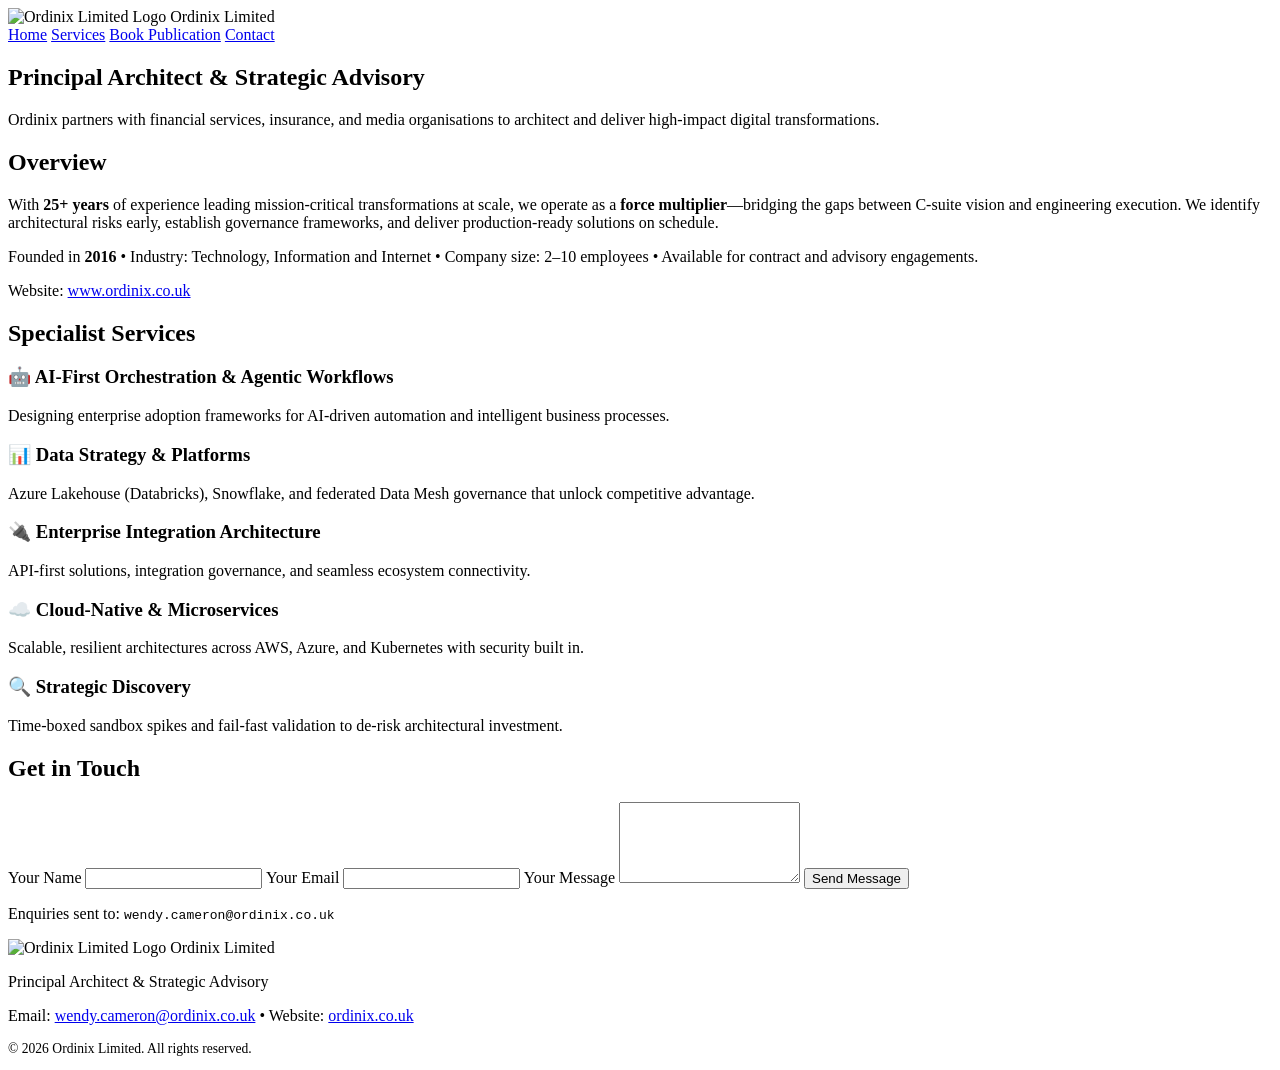
==== index.html @ 88274c38 "Add initial HTML structure for Ordinix website" ====
<!DOCTYPE html>
<html lang="en">
<head>
  <meta charset="UTF-8" />
  <meta name="viewport" content="width=device-width, initial-scale=1.0" />
  <title>Ordinix Limited | Principal Architect & Strategic Advisory</title>
  <link rel="stylesheet" href="css/styles.css" />
</head>
<body>
  <header>
    <div class="container nav-inner">
      <div class="logo-wrap">
        <img src="assets/ordinix-light-on-dark-transparent.png" alt="Ordinix Limited Logo" class="logo-img" />
        <span class="logo-text">Ordinix Limited</span>
      </div>
      <nav>
        <a href="index.html" class="active">Home</a>
        <a href="index.html#services">Services</a>
        <a href="book.html">Book Publication</a>
        <a href="index.html#contact">Contact</a>
      </nav>
    </div>
  </header>

  <main>
    <section class="hero">
      <div class="container">
        <h1>Principal Architect & Strategic Advisory</h1>
        <p>Ordinix partners with financial services, insurance, and media organisations to architect and deliver high-impact digital transformations.</p>
      </div>
    </section>

    <section id="overview">
      <div class="container">
        <h2>Overview</h2>
        <p>With <strong>25+ years</strong> of experience leading mission-critical transformations at scale, we operate as a <strong>force multiplier</strong>—bridging the gaps between C-suite vision and engineering execution. We identify architectural risks early, establish governance frameworks, and deliver production-ready solutions on schedule.</p>
        <p>Founded in <strong>2016</strong> • Industry: Technology, Information and Internet • Company size: 2–10 employees • Available for contract and advisory engagements.</p>
        <p>Website: <a href="https://www.ordinix.co.uk/" target="_blank" rel="noreferrer">www.ordinix.co.uk</a></p>
      </div>
    </section>

    <section id="services">
      <div class="container">
        <h2>Specialist Services</h2>
        <div class="grid">
          <div class="card">
            <h3>🤖 AI-First Orchestration & Agentic Workflows</h3>
            <p>Designing enterprise adoption frameworks for AI-driven automation and intelligent business processes.</p>
          </div>
          <div class="card">
            <h3>📊 Data Strategy & Platforms</h3>
            <p>Azure Lakehouse (Databricks), Snowflake, and federated Data Mesh governance that unlock competitive advantage.</p>
          </div>
          <div class="card">
            <h3>🔌 Enterprise Integration Architecture</h3>
            <p>API-first solutions, integration governance, and seamless ecosystem connectivity.</p>
          </div>
          <div class="card">
            <h3>☁️ Cloud-Native & Microservices</h3>
            <p>Scalable, resilient architectures across AWS, Azure, and Kubernetes with security built in.</p>
          </div>
          <div class="card">
            <h3>🔍 Strategic Discovery</h3>
            <p>Time-boxed sandbox spikes and fail-fast validation to de-risk architectural investment.</p>
          </div>
        </div>
      </div>
    </section>

    <section id="contact">
      <div class="container">
        <h2>Get in Touch</h2>
        <form action="https://formsubmit.co/wendy.cameron@ordinix.co.uk" method="POST">
          <input type="hidden" name="_subject" value="New Ordinix Website Enquiry" />
          <input type="hidden" name="_captcha" value="false" />
          <label for="name">Your Name</label>
          <input type="text" id="name" name="name" required />
          <label for="email">Your Email</label>
          <input type="email" id="email" name="email" required />
          <label for="message">Your Message</label>
          <textarea id="message" name="message" rows="5" required></textarea>
          <button type="submit">Send Message</button>
          <p class="note">Enquiries sent to: <code>wendy.cameron@ordinix.co.uk</code></p>
        </form>
      </div>
    </section>
  </main>

  <footer>
    <div class="container">
      <div class="logo-wrap" style="justify-content:center;margin-bottom:0.5rem;">
        <img src="assets/ordinix-light-on-dark-transparent.png" alt="Ordinix Limited Logo" class="logo-img" />
        <span class="logo-text">Ordinix Limited</span>
      </div>
      <p>Principal Architect & Strategic Advisory</p>
      <p>Email: <a href="mailto:wendy.cameron@ordinix.co.uk">wendy.cameron@ordinix.co.uk</a> • Website: <a href="https://www.ordinix.co.uk/" target="_blank" rel="noreferrer">ordinix.co.uk</a></p>
      <p style="margin-top:0.5rem;font-size:0.85rem;">© 2026 Ordinix Limited. All rights reserved.</p>
    </div>
  </footer>
</body>
</html>
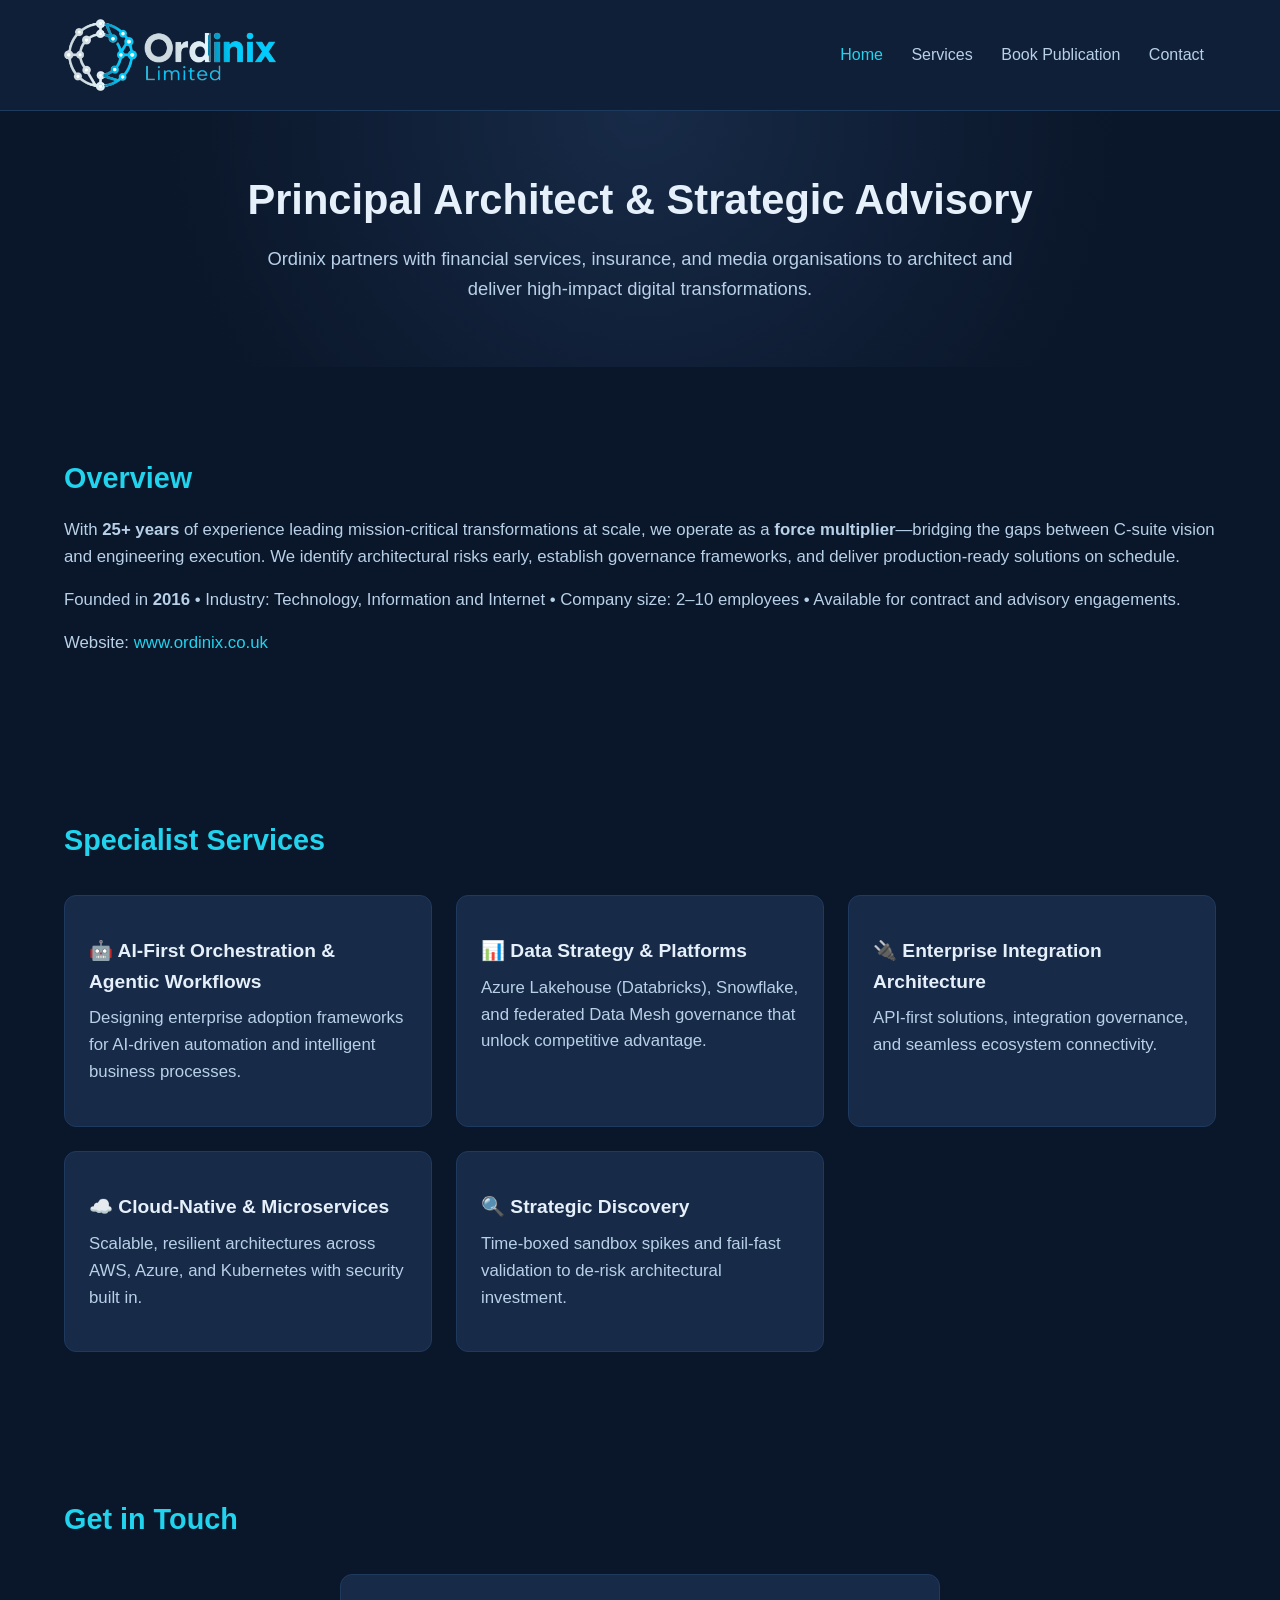
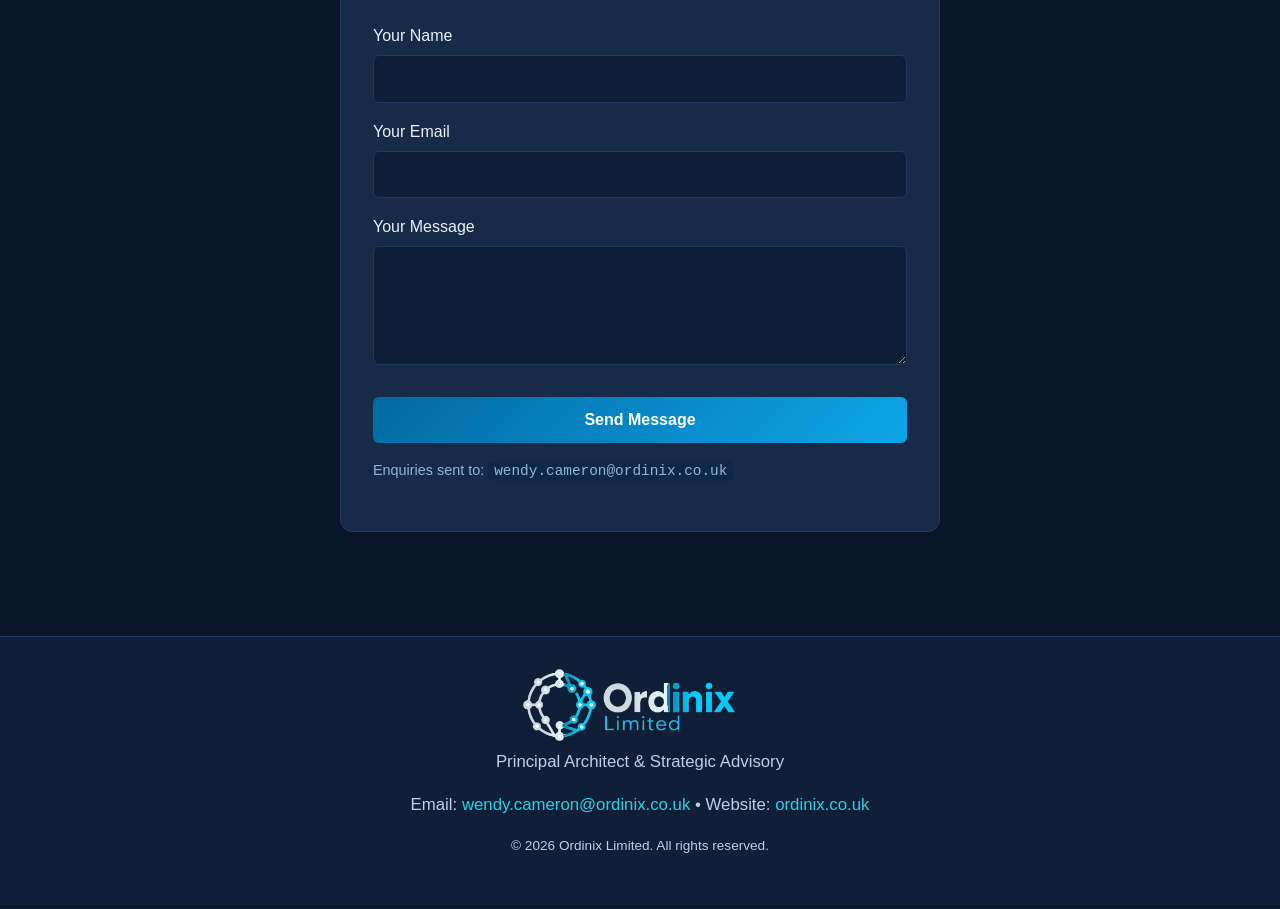
==== commit 79b5cc7b: "Minor changes" ====
--- a/index.html
+++ b/index.html
@@ -11,7 +11,7 @@
     <div class="container nav-inner">
       <div class="logo-wrap">
         <img src="assets/ordinix-light-on-dark-transparent.png" alt="Ordinix Limited Logo" class="logo-img" />
-        <span class="logo-text">Ordinix Limited</span>
+        <span class="logo-text">&nbsp;</span>
       </div>
       <nav>
         <a href="index.html" class="active">Home</a>
@@ -90,7 +90,7 @@
     <div class="container">
       <div class="logo-wrap" style="justify-content:center;margin-bottom:0.5rem;">
         <img src="assets/ordinix-light-on-dark-transparent.png" alt="Ordinix Limited Logo" class="logo-img" />
-        <span class="logo-text">Ordinix Limited</span>
+        <span class="logo-text">&nbsp;</span>
       </div>
       <p>Principal Architect & Strategic Advisory</p>
       <p>Email: <a href="mailto:wendy.cameron@ordinix.co.uk">wendy.cameron@ordinix.co.uk</a> • Website: <a href="https://www.ordinix.co.uk/" target="_blank" rel="noreferrer">ordinix.co.uk</a></p>
--- a/css/styles.css
+++ b/css/styles.css
@@ -0,0 +1,163 @@
+:root {
+  --bg-primary: #0a1629;
+  --bg-secondary: #0f1f38;
+  --bg-card: #172a47;
+  --text-primary: #e6f0fa;
+  --text-secondary: #b8d1e8;
+  --accent-cyan: #22d3ee;
+  --accent-teal: #0ea5e9;
+  --accent-blue: #0369a1;
+  --border: #1e3a5f;
+}
+
+* { margin: 0; padding: 0; box-sizing: border-box; }
+
+body {
+  background: var(--bg-primary);
+  color: var(--text-primary);
+  font-family: 'Segoe UI', Roboto, Oxygen, Ubuntu, Cantarell, sans-serif;
+  line-height: 1.6;
+}
+
+a { color: var(--accent-cyan); text-decoration: none; }
+a:hover { text-decoration: underline; }
+
+.container { max-width: 1200px; margin: 0 auto; padding: 0 1.5rem; }
+
+header {
+  background: var(--bg-secondary);
+  border-bottom: 1px solid var(--border);
+  padding: 1.2rem 0;
+  position: sticky;
+  top: 0;
+  z-index: 100;
+}
+
+.nav-inner {
+  display: flex;
+  align-items: center;
+  justify-content: space-between;
+  flex-wrap: wrap;
+  gap: 1rem;
+}
+
+.logo-wrap { display: flex; align-items: center; gap: 1rem; }
+.logo-img { height: 72px; width: auto; display: block; }
+.logo-text {
+  font-size: 1.5rem; font-weight: 700;
+  background: linear-gradient(135deg, #0c2544, #22d3ee);
+  -webkit-background-clip: text;
+  -webkit-text-fill-color: transparent;
+  background-clip: text;
+}
+
+nav a {
+  margin: 0 0.75rem;
+  color: var(--text-secondary);
+  font-weight: 500;
+}
+nav a:hover, nav a.active { color: var(--accent-cyan); }
+
+section { padding: 3.5rem 0; }
+
+h1 {
+  font-size: 2.6rem;
+  margin-bottom: 1.2rem;
+  line-height: 1.2;
+  text-align: center;
+}
+h1 small { font-size: 1.4rem; color: var(--accent-cyan); }
+h2 { font-size: 1.8rem; margin: 2rem 0 1rem; color: var(--accent-cyan); }
+h3 { font-size: 1.2rem; margin: 1rem 0 0.5rem; color: var(--text-primary); }
+p { margin-bottom: 1rem; color: var(--text-secondary); font-size: 1.05rem; }
+
+.hero {
+  padding: 4rem 0;
+  text-align: center;
+  background: radial-gradient(circle at top, #172a47, transparent 70%);
+}
+.hero p { font-size: 1.15rem; max-width: 800px; margin: 0 auto; }
+
+.grid {
+  display: grid;
+  grid-template-columns: repeat(auto-fit, minmax(280px, 1fr));
+  gap: 1.5rem;
+  margin-top: 2rem;
+}
+
+.card {
+  background: var(--bg-card);
+  border: 1px solid var(--border);
+  border-radius: 12px;
+  padding: 1.5rem;
+  transition: transform 0.3s, border-color 0.3s;
+}
+.card:hover { transform: translateY(-4px); border-color: var(--accent-teal); }
+
+form {
+  background: var(--bg-card);
+  border: 1px solid var(--border);
+  border-radius: 12px;
+  padding: 2rem;
+  max-width: 600px;
+  margin: 2rem auto;
+}
+
+label { display: block; margin: 1rem 0 0.4rem; font-weight: 500; }
+input, textarea {
+  width: 100%;
+  padding: 0.85rem;
+  border: 1px solid var(--border);
+  border-radius: 6px;
+  background: var(--bg-secondary);
+  color: var(--text-primary);
+  font-size: 1rem;
+}
+input:focus, textarea:focus {
+  outline: none;
+  border-color: var(--accent-cyan);
+  box-shadow: 0 0 0 3px rgba(34, 211, 238, 0.15);
+}
+
+button {
+  margin-top: 1.5rem;
+  padding: 0.9rem 2rem;
+  background: linear-gradient(135deg, #0369a1, #0ea5e9);
+  color: white;
+  border: none;
+  border-radius: 6px;
+  font-size: 1rem;
+  font-weight: 600;
+  cursor: pointer;
+  transition: opacity 0.2s;
+  width: 100%;
+}
+button:hover { opacity: 0.9; }
+
+.note { font-size: 0.9rem; color: #8fb8d8; margin-top: 1rem; }
+code { background: #0f2847; padding: 2px 6px; border-radius: 4px; }
+
+.book-cover {
+  max-width: 300px;
+  margin: 2rem auto;
+  display: block;
+  border-radius: 12px;
+  box-shadow: 0 10px 40px rgba(0, 0, 0, 0.5);
+}
+
+footer {
+  background: var(--bg-secondary);
+  border-top: 1px solid var(--border);
+  padding: 2rem 0;
+  margin-top: 1rem;
+  text-align: center;
+  color: var(--text-secondary);
+  font-size: 0.95rem;
+}
+
+@media (max-width: 768px) {
+  h1 { font-size: 1.9rem; }
+  .nav-inner { flex-direction: column; text-align: center; }
+  nav { margin-top: 0.5rem; }
+  nav a { display: inline-block; padding: 0.4rem; margin: 0.1rem; }
+}
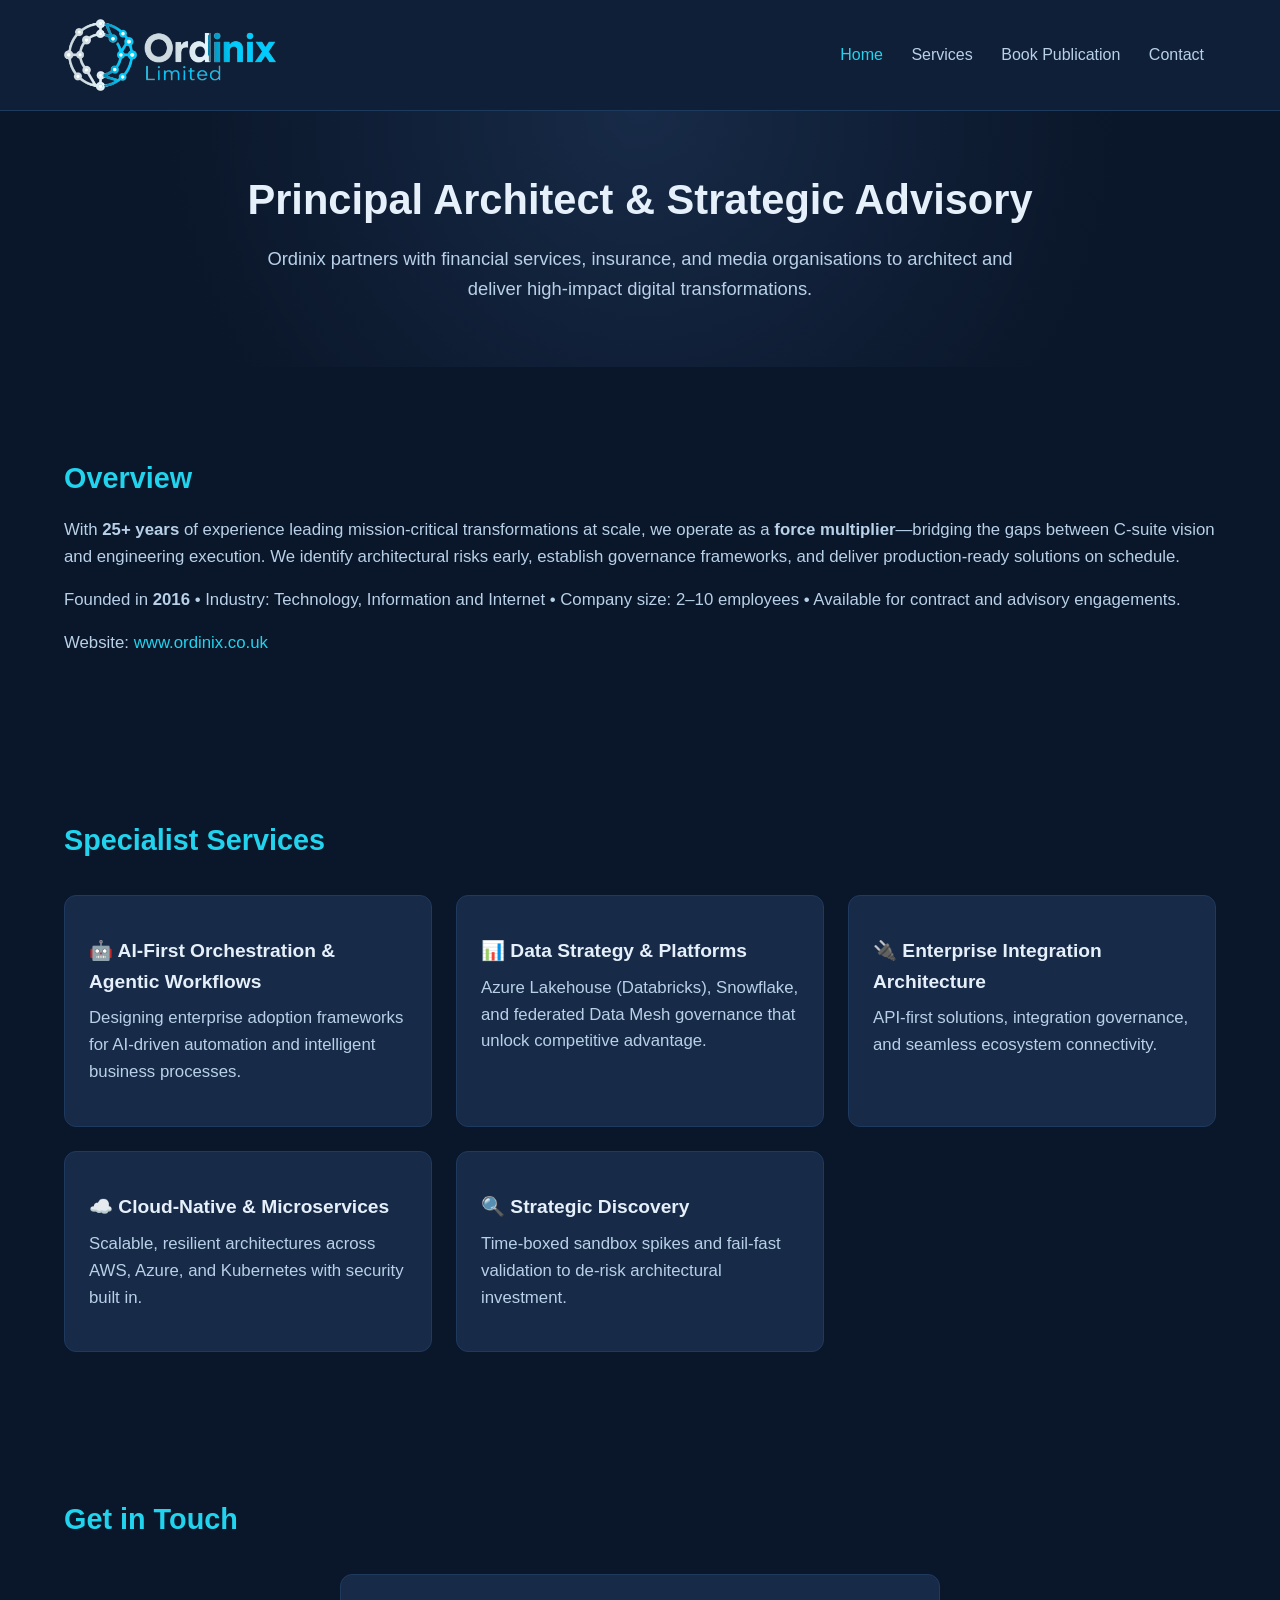
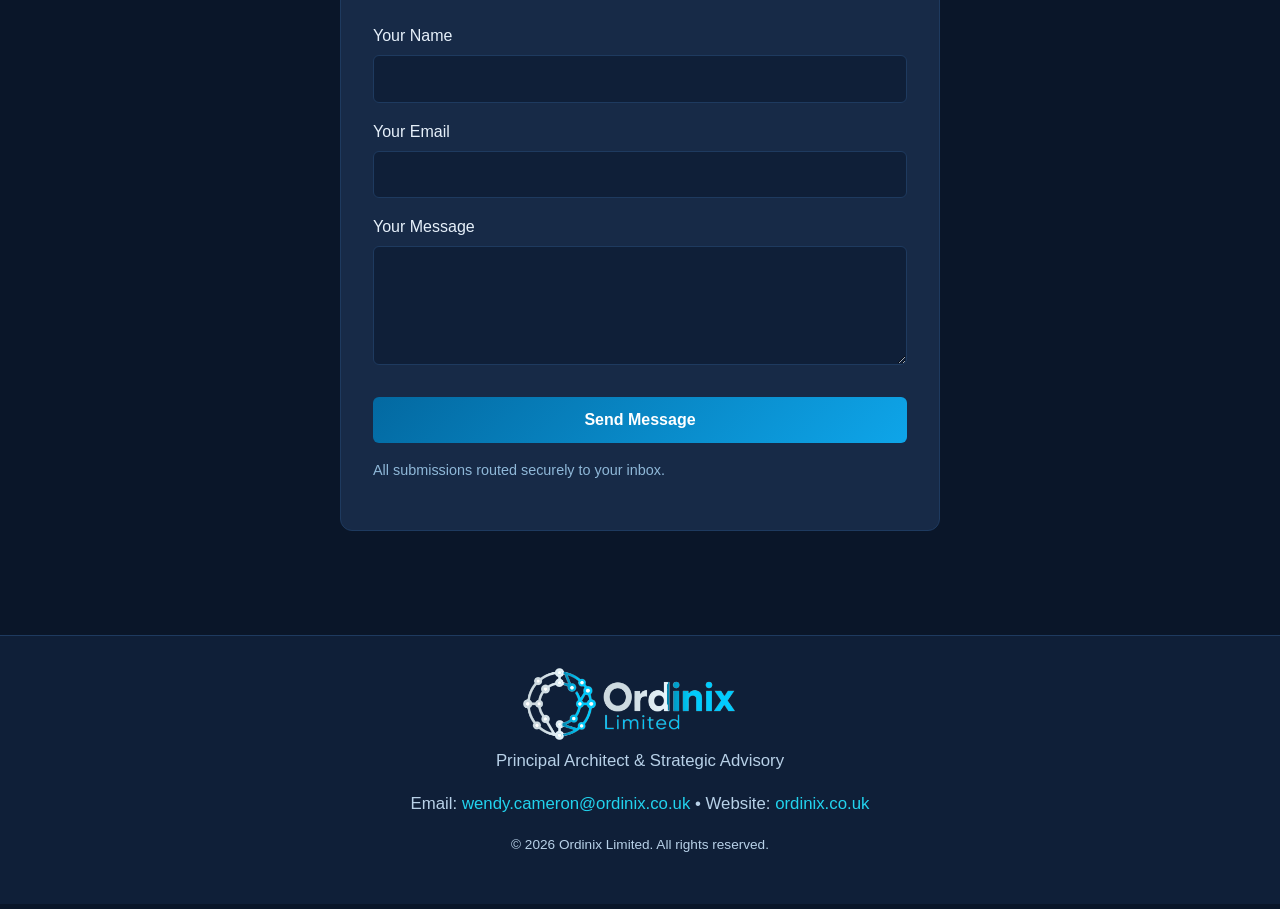
==== commit d788aefb: "form changes" ====
--- a/index.html
+++ b/index.html
@@ -70,7 +70,7 @@
     <section id="contact">
       <div class="container">
         <h2>Get in Touch</h2>
-        <form action="https://formsubmit.co/wendy.cameron@ordinix.co.uk" method="POST">
+        <form action="https://formsubmit.co/a13090fe870fc77a5d19541b128960b5" method="POST">
           <input type="hidden" name="_subject" value="New Ordinix Website Enquiry" />
           <input type="hidden" name="_captcha" value="false" />
           <label for="name">Your Name</label>
@@ -80,7 +80,7 @@
           <label for="message">Your Message</label>
           <textarea id="message" name="message" rows="5" required></textarea>
           <button type="submit">Send Message</button>
-          <p class="note">Enquiries sent to: <code>wendy.cameron@ordinix.co.uk</code></p>
+          <p class="note">All submissions routed securely to your inbox.</p>
         </form>
       </div>
     </section>
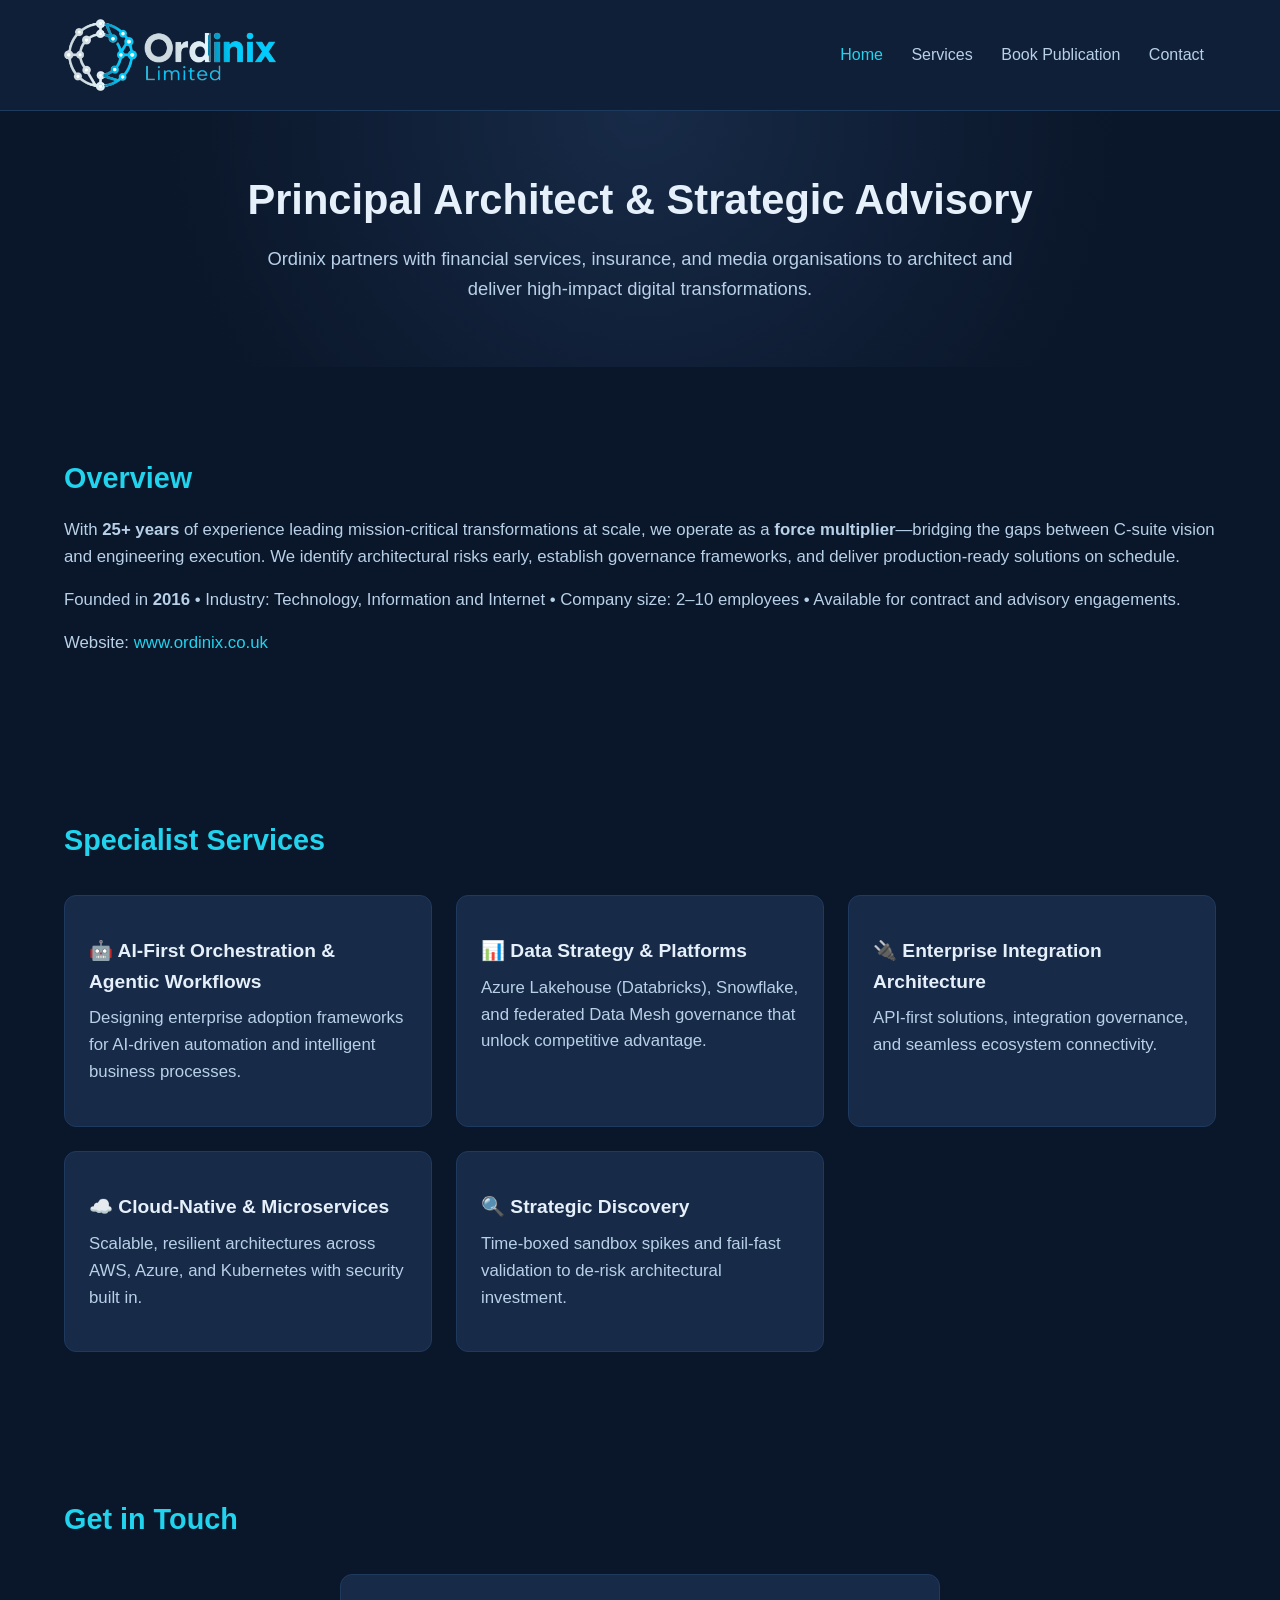
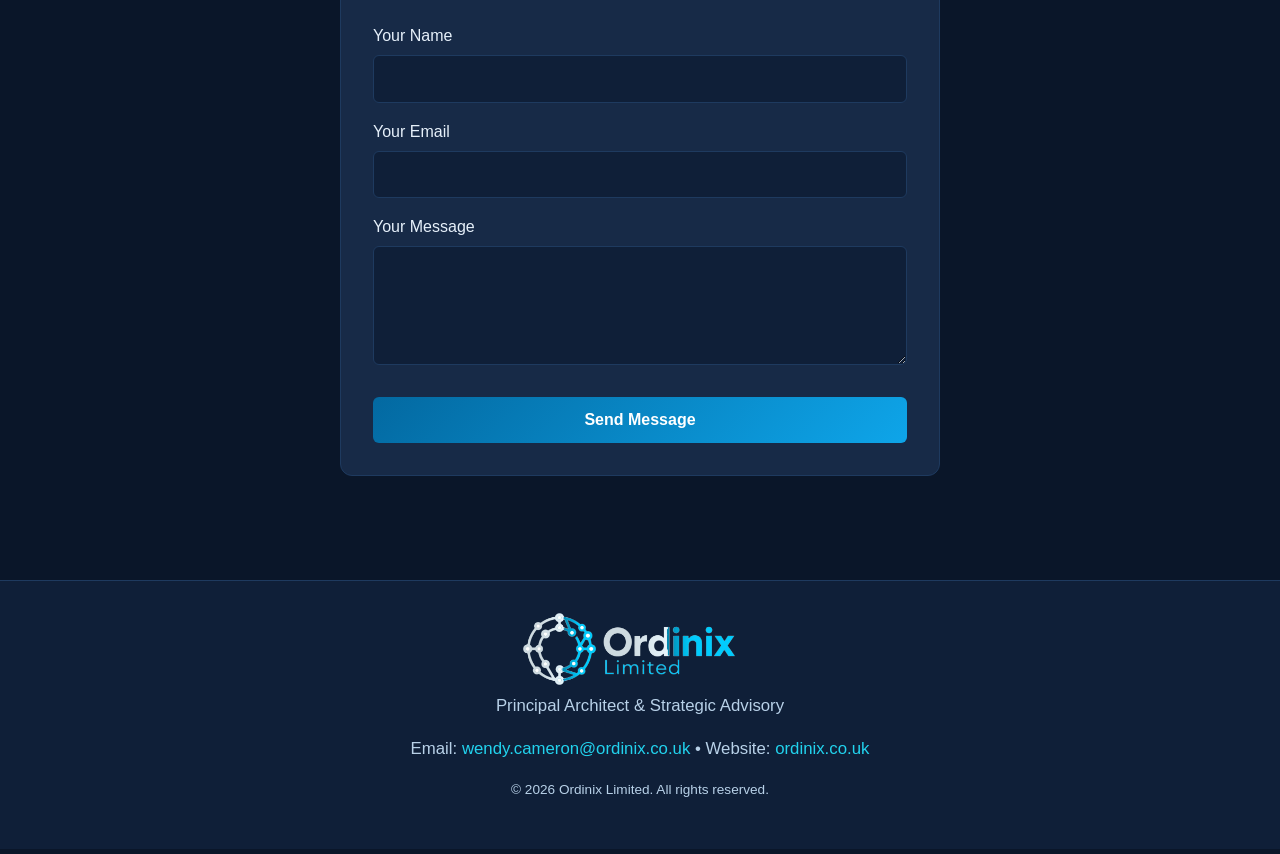
==== commit 286c3a72: "Ajax forms instead Ajax forms instead" ====
--- a/index.html
+++ b/index.html
@@ -70,17 +70,18 @@
     <section id="contact">
       <div class="container">
         <h2>Get in Touch</h2>
-        <form action="https://formsubmit.co/a13090fe870fc77a5d19541b128960b5" method="POST">
+        <form id="contact-form" action="https://formsubmit.co/ajax/a13090fe870fc77a5d19541b128960b5" method="POST">
           <input type="hidden" name="_subject" value="New Ordinix Website Enquiry" />
           <input type="hidden" name="_captcha" value="false" />
+          <input type="hidden" name="_template" value="table" />
           <label for="name">Your Name</label>
           <input type="text" id="name" name="name" required />
           <label for="email">Your Email</label>
           <input type="email" id="email" name="email" required />
           <label for="message">Your Message</label>
           <textarea id="message" name="message" rows="5" required></textarea>
-          <button type="submit">Send Message</button>
-          <p class="note">All submissions routed securely to your inbox.</p>
+          <button type="submit" id="contact-submit">Send Message</button>
+          <div id="contact-form-status" class="form-status"></div>
         </form>
       </div>
     </section>
@@ -97,5 +98,42 @@
       <p style="margin-top:0.5rem;font-size:0.85rem;">© 2026 Ordinix Limited. All rights reserved.</p>
     </div>
   </footer>
+
+  <script>
+    const contactForm = document.getElementById('contact-form');
+    const contactSubmit = document.getElementById('contact-submit');
+    const contactStatus = document.getElementById('contact-form-status');
+
+    contactForm.addEventListener('submit', async function(e) {
+      e.preventDefault();
+      contactSubmit.disabled = true;
+      contactSubmit.textContent = 'Sending...';
+      contactStatus.textContent = '';
+      contactStatus.className = 'form-status';
+
+      try {
+        const formData = new FormData(contactForm);
+        const response = await fetch(contactForm.action, {
+          method: 'POST',
+          body: formData,
+          headers: { 'Accept': 'application/json' }
+        });
+
+        if (response.ok) {
+          contactStatus.textContent = '✅ Message sent successfully! Thank you.';
+          contactStatus.classList.add('success');
+          contactForm.reset();
+        } else {
+          throw new Error('Server responded with an error');
+        }
+      } catch (err) {
+        contactStatus.textContent = '⚠️ There was an error sending your message. Please try again or email us directly.';
+        contactStatus.classList.add('error');
+      } finally {
+        contactSubmit.disabled = false;
+        contactSubmit.textContent = 'Send Message';
+      }
+    });
+  </script>
 </body>
 </html>
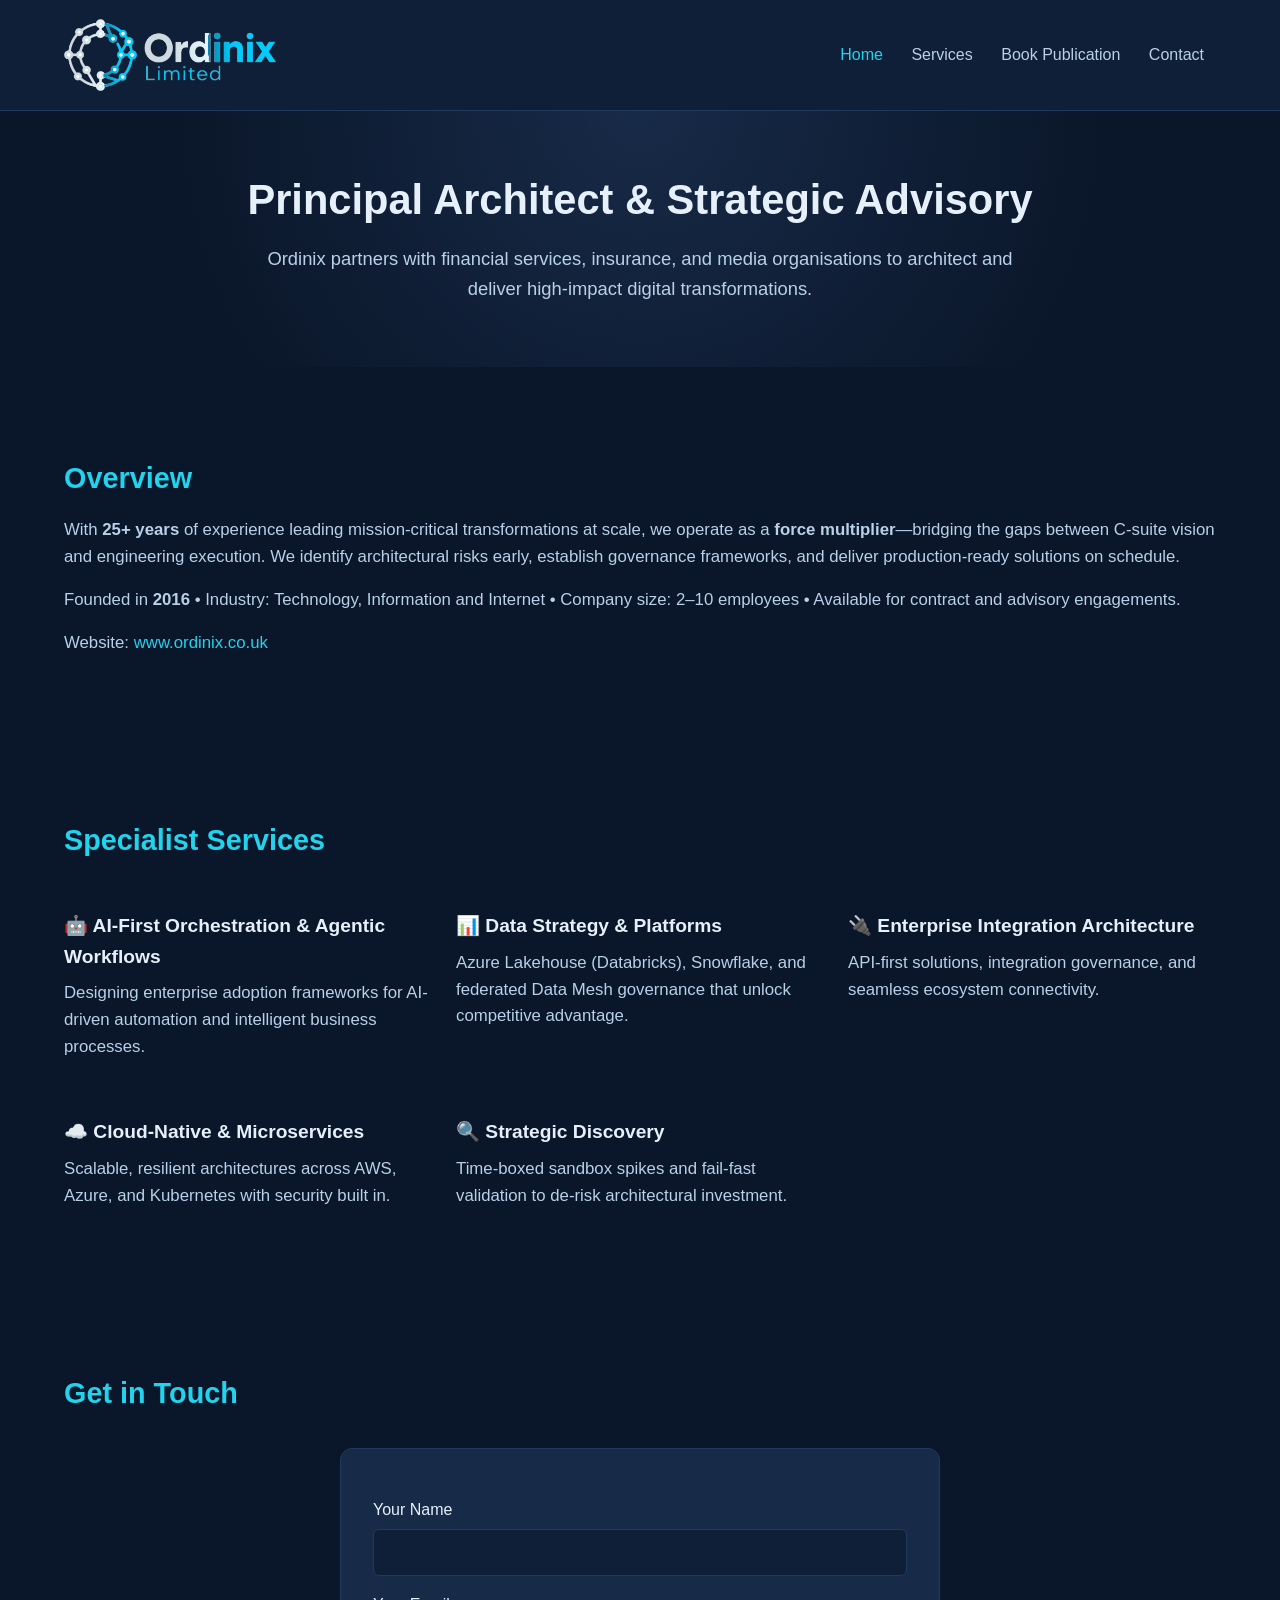
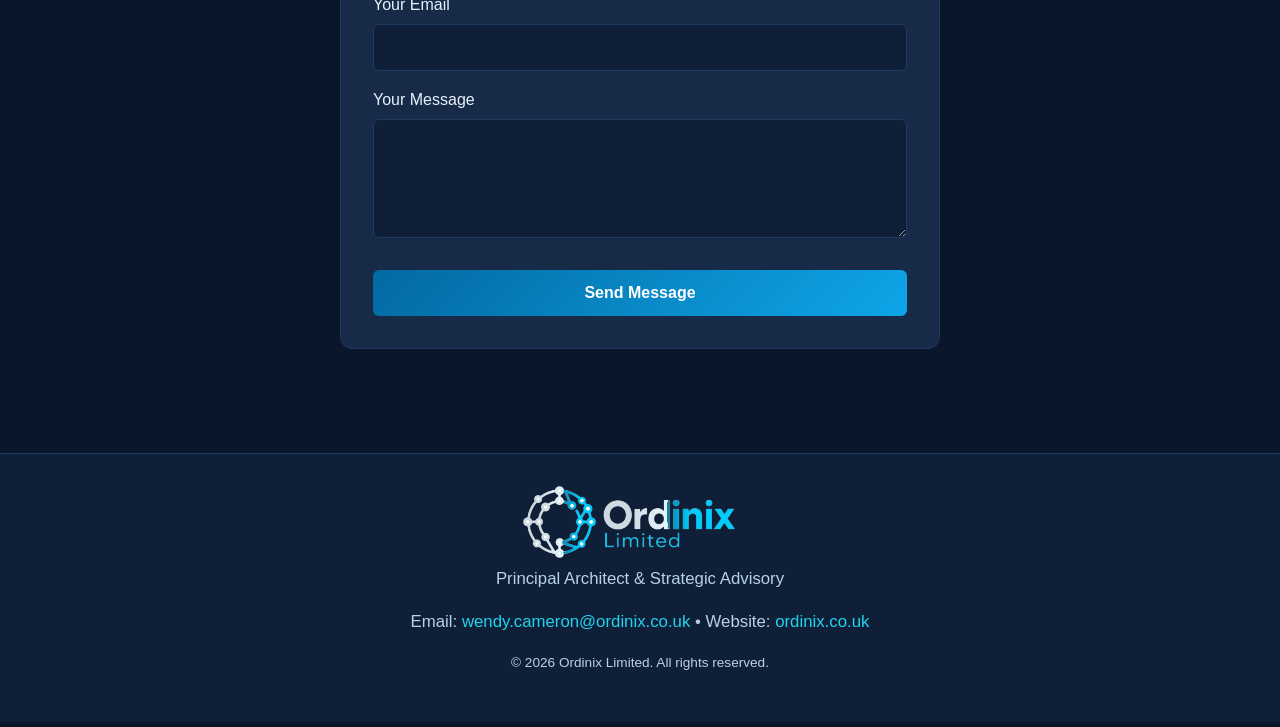
==== commit d99360cd: "changes for css and script file changes for css and script file" ====
--- a/index.html
+++ b/index.html
@@ -99,41 +99,6 @@
     </div>
   </footer>
 
-  <script>
-    const contactForm = document.getElementById('contact-form');
-    const contactSubmit = document.getElementById('contact-submit');
-    const contactStatus = document.getElementById('contact-form-status');
-
-    contactForm.addEventListener('submit', async function(e) {
-      e.preventDefault();
-      contactSubmit.disabled = true;
-      contactSubmit.textContent = 'Sending...';
-      contactStatus.textContent = '';
-      contactStatus.className = 'form-status';
-
-      try {
-        const formData = new FormData(contactForm);
-        const response = await fetch(contactForm.action, {
-          method: 'POST',
-          body: formData,
-          headers: { 'Accept': 'application/json' }
-        });
-
-        if (response.ok) {
-          contactStatus.textContent = '✅ Message sent successfully! Thank you.';
-          contactStatus.classList.add('success');
-          contactForm.reset();
-        } else {
-          throw new Error('Server responded with an error');
-        }
-      } catch (err) {
-        contactStatus.textContent = '⚠️ There was an error sending your message. Please try again or email us directly.';
-        contactStatus.classList.add('error');
-      } finally {
-        contactSubmit.disabled = false;
-        contactSubmit.textContent = 'Send Message';
-      }
-    });
-  </script>
+  <script src="js/form-submit.js"></script>
 </body>
 </html>
--- a/css/styles.css
+++ b/css/styles.css
@@ -85,15 +85,30 @@
   margin-top: 2rem;
 }
 
-.card {
-  background: var(--bg-card);
-  border: 1px solid var(--border);
+/* BOOK PAGE 2-COLUMN LAYOUT */
+.book-grid {
+  display: grid;
+  grid-template-columns: 340px 1fr;
+  gap: 3rem;
+  align-items: start;
+}
+
+.book-cover-col {
+  text-align: center;
+}
+
+.book-cover {
+  max-width: 100%;
+  width: 300px;
   border-radius: 12px;
-  padding: 1.5rem;
-  transition: transform 0.3s, border-color 0.3s;
-}
-.card:hover { transform: translateY(-4px); border-color: var(--accent-teal); }
-
+  box-shadow: 0 10px 40px rgba(0, 0, 0, 0.5);
+}
+
+.book-content-col {
+  width: 100%;
+}
+
+/* STANDARD FORM STYLES (Contact Form) */
 form {
   background: var(--bg-card);
   border: 1px solid var(--border);
@@ -134,15 +149,75 @@
 }
 button:hover { opacity: 0.9; }
 
+/* COMPACT FORM STYLES (Book Subscribe Form) */
+.compact-form {
+  background: var(--bg-card);
+  border: 1px solid var(--border);
+  border-radius: 12px;
+  padding: 1.5rem;
+  margin-top: 1rem;
+  max-width: 100%;
+  margin-left: 0;
+  margin-right: 0;
+}
+
+.compact-form .form-row {
+  display: grid;
+  grid-template-columns: 1fr 1fr;
+  gap: 1rem;
+}
+
+.compact-form label {
+  margin: 0.8rem 0 0.3rem;
+  font-size: 0.95rem;
+}
+
+.compact-form input,
+.compact-form textarea {
+  padding: 0.7rem 0.85rem;
+  font-size: 0.95rem;
+}
+
+.compact-form textarea {
+  resize: none;
+}
+
+.compact-form button {
+  margin-top: 1.2rem;
+  padding: 0.75rem 1.5rem;
+  font-size: 0.95rem;
+}
+
 .note { font-size: 0.9rem; color: #8fb8d8; margin-top: 1rem; }
 code { background: #0f2847; padding: 2px 6px; border-radius: 4px; }
 
-.book-cover {
-  max-width: 300px;
-  margin: 2rem auto;
+/* AJAX FORM STATUS MESSAGES */
+.form-status {
+  margin-top: 0.85rem;
+  padding: 0.75rem;
+  border-radius: 6px;
+  font-size: 0.9rem;
+  line-height: 1.4;
+  display: none;
+}
+
+.form-status.success {
   display: block;
-  border-radius: 12px;
-  box-shadow: 0 10px 40px rgba(0, 0, 0, 0.5);
+  background: rgba(34, 197, 94, 0.1);
+  border: 1px solid rgba(34, 197, 94, 0.3);
+  color: #86efac;
+}
+
+.form-status.error {
+  display: block;
+  background: rgba(239, 68, 68, 0.1);
+  border: 1px solid rgba(239, 68, 68, 0.3);
+  color: #fca5a5;
+}
+
+button:disabled {
+  opacity: 0.6;
+  cursor: not-allowed;
 }
 
 footer {
@@ -155,9 +230,22 @@
   font-size: 0.95rem;
 }
 
+/* RESPONSIVE ADJUSTMENTS */
+@media (max-width: 900px) {
+  .book-grid {
+    grid-template-columns: 1fr;
+    gap: 2rem;
+  }
+  .book-cover { width: 260px; }
+  .compact-form .form-row {
+    grid-template-columns: 1fr;
+  }
+}
+
 @media (max-width: 768px) {
   h1 { font-size: 1.9rem; }
   .nav-inner { flex-direction: column; text-align: center; }
   nav { margin-top: 0.5rem; }
   nav a { display: inline-block; padding: 0.4rem; margin: 0.1rem; }
-}
+  form { padding: 1.5rem; margin: 2rem 1rem; }
+}
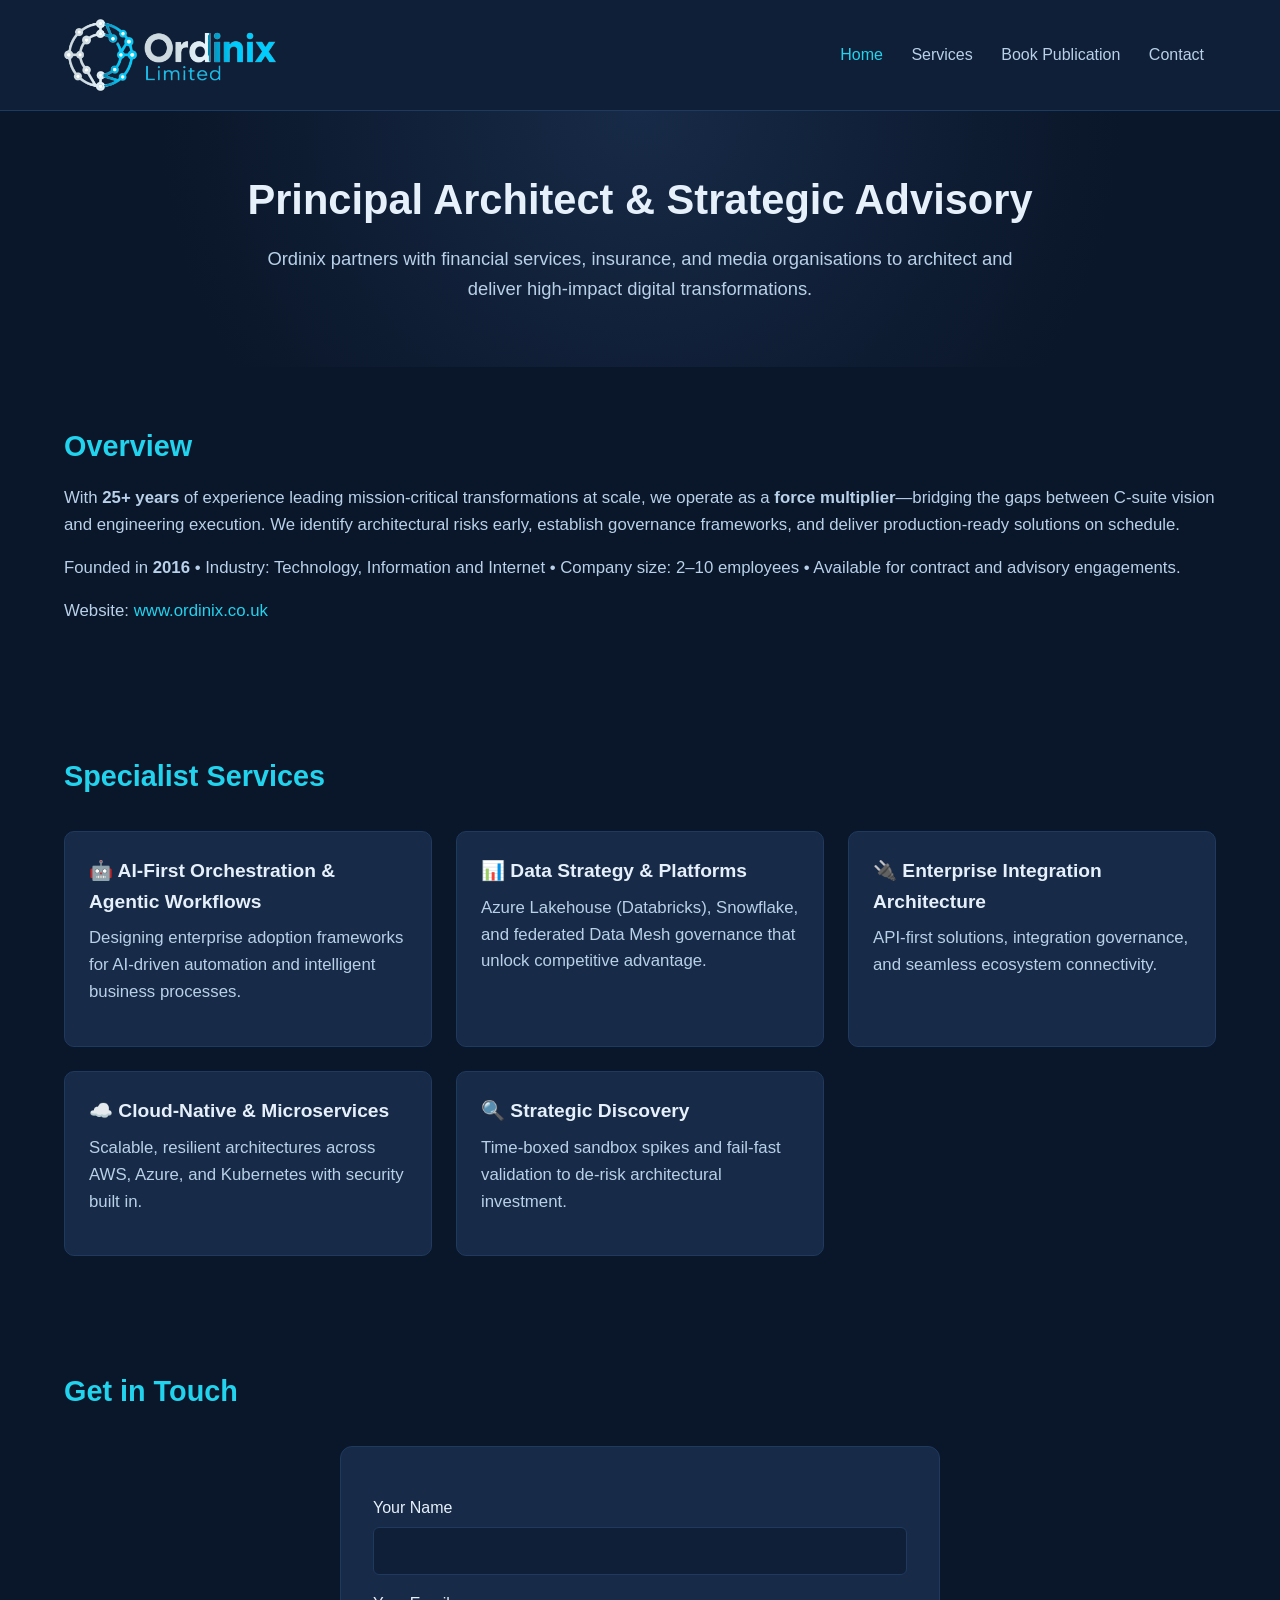
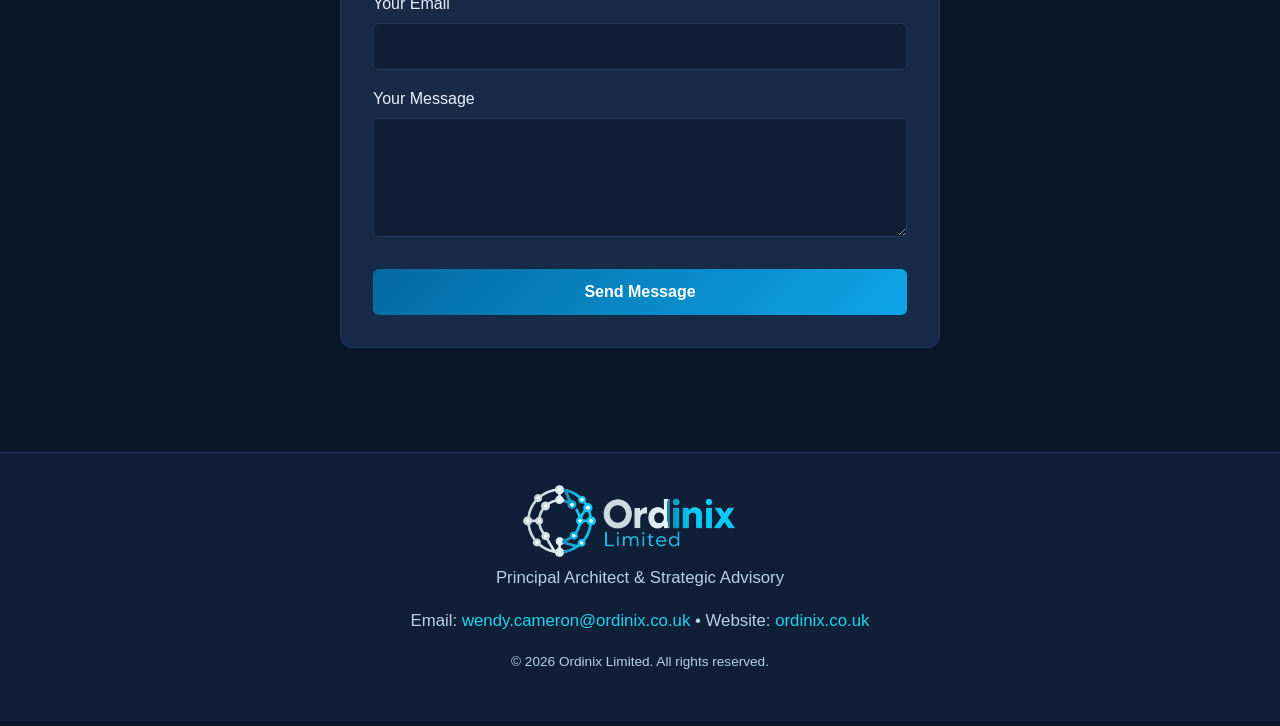
==== commit 14103e58: "Clickable home" ====
--- a/index.html
+++ b/index.html
@@ -9,10 +9,13 @@
 <body>
   <header>
     <div class="container nav-inner">
-      <div class="logo-wrap">
-        <img src="assets/ordinix-light-on-dark-transparent.png" alt="Ordinix Limited Logo" class="logo-img" />
-        <span class="logo-text">&nbsp;</span>
-      </div>
+      <!-- Clickable Logo → Home Page -->
+      <a href="index.html" style="text-decoration: none; border: none;">
+        <div class="logo-wrap">
+          <img src="assets/ordinix-light-on-dark-transparent.png" alt="Ordinix Limited Logo" class="logo-img" />
+          <span class="logo-text">&nbsp;</span>
+        </div>
+      </a>
       <nav>
         <a href="index.html" class="active">Home</a>
         <a href="index.html#services">Services</a>
--- a/css/styles.css
+++ b/css/styles.css
@@ -67,8 +67,8 @@
   text-align: center;
 }
 h1 small { font-size: 1.4rem; color: var(--accent-cyan); }
-h2 { font-size: 1.8rem; margin: 2rem 0 1rem; color: var(--accent-cyan); }
-h3 { font-size: 1.2rem; margin: 1rem 0 0.5rem; color: var(--text-primary); }
+h2 { font-size: 1.8rem; margin: 0 0 1rem; color: var(--accent-cyan); }
+h3 { font-size: 1.2rem; margin: 0 0 0.5rem; color: var(--text-primary); }
 p { margin-bottom: 1rem; color: var(--text-secondary); font-size: 1.05rem; }
 
 .hero {
@@ -85,56 +85,107 @@
   margin-top: 2rem;
 }
 
-/* BOOK PAGE 2-COLUMN LAYOUT */
+.card {
+  background: var(--bg-card);
+  border: 1px solid var(--border);
+  border-radius: 10px;
+  padding: 1.5rem;
+}
+
+/* ==============================================
+   📖 BOOK PAGE — COVER + PREFACE + FULL-WIDTH FORM
+   ============================================== */
 .book-grid {
-  display: grid;
-  grid-template-columns: 340px 1fr;
-  gap: 3rem;
-  align-items: start;
+  display: grid !important;
+  grid-template-columns: 300px 1fr !important;
+  gap: 40px !important;
+  align-items: start !important;
+  width: 100% !important;
+  max-width: 1200px !important;
+  margin: 0 auto !important;
+}
+
+.book-grid > * {
+  margin: 0 !important;
+  padding: 0 !important;
+  float: none !important;
+  display: block !important;
 }
 
 .book-cover-col {
+  width: 300px !important;
+  flex: 0 0 300px !important;
+  min-width: 300px !important;
+  max-width: 300px !important;
   text-align: center;
 }
 
 .book-cover {
-  max-width: 100%;
-  width: 300px;
+  width: 100%;
+  max-width: 280px;
+  height: auto;
   border-radius: 12px;
   box-shadow: 0 10px 40px rgba(0, 0, 0, 0.5);
-}
-
-.book-content-col {
-  width: 100%;
-}
-
-/* STANDARD FORM STYLES (Contact Form) */
-form {
+  display: block;
+  margin: 0 auto;
+}
+
+.book-preface-col {
+  width: 100% !important;
+  flex: 1 !important;
+}
+
+/* FULL-WIDTH FORM */
+.book-form-fullwidth {
+  margin-top: 3rem;
+}
+
+.book-form-fullwidth h3 {
+  margin-bottom: 1rem;
+  color: var(--accent-cyan);
+}
+
+.fullwidth-form {
   background: var(--bg-card);
   border: 1px solid var(--border);
   border-radius: 12px;
   padding: 2rem;
-  max-width: 600px;
-  margin: 2rem auto;
-}
-
-label { display: block; margin: 1rem 0 0.4rem; font-weight: 500; }
-input, textarea {
+  max-width: 100%;
+  margin: 0;
+}
+
+.fullwidth-form .form-row {
+  display: grid;
+  grid-template-columns: 1fr 1fr;
+  gap: 1.5rem;
+}
+
+.fullwidth-form label {
+  margin: 0.8rem 0 0.3rem;
+  font-size: 0.95rem;
+}
+
+.fullwidth-form input,
+.fullwidth-form textarea {
   width: 100%;
-  padding: 0.85rem;
+  padding: 0.85rem 1rem;
   border: 1px solid var(--border);
   border-radius: 6px;
   background: var(--bg-secondary);
   color: var(--text-primary);
   font-size: 1rem;
 }
-input:focus, textarea:focus {
+
+.fullwidth-form input:focus,
+.fullwidth-form textarea:focus {
   outline: none;
   border-color: var(--accent-cyan);
   box-shadow: 0 0 0 3px rgba(34, 211, 238, 0.15);
 }
 
-button {
+.fullwidth-form textarea { resize: none; }
+
+.fullwidth-form button {
   margin-top: 1.5rem;
   padding: 0.9rem 2rem;
   background: linear-gradient(135deg, #0369a1, #0ea5e9);
@@ -145,51 +196,50 @@
   font-weight: 600;
   cursor: pointer;
   transition: opacity 0.2s;
+  width: auto;
+}
+.fullwidth-form button:hover { opacity: 0.9; }
+
+/* STANDARD CONTACT FORM (Homepage) */
+form {
+  background: var(--bg-card);
+  border: 1px solid var(--border);
+  border-radius: 12px;
+  padding: 2rem;
+  max-width: 600px;
+  margin: 2rem auto;
+}
+
+form label { display: block; margin: 1rem 0 0.4rem; font-weight: 500; }
+form input, form textarea {
   width: 100%;
-}
-button:hover { opacity: 0.9; }
-
-/* COMPACT FORM STYLES (Book Subscribe Form) */
-.compact-form {
-  background: var(--bg-card);
-  border: 1px solid var(--border);
-  border-radius: 12px;
-  padding: 1.5rem;
-  margin-top: 1rem;
-  max-width: 100%;
-  margin-left: 0;
-  margin-right: 0;
-}
-
-.compact-form .form-row {
-  display: grid;
-  grid-template-columns: 1fr 1fr;
-  gap: 1rem;
-}
-
-.compact-form label {
-  margin: 0.8rem 0 0.3rem;
-  font-size: 0.95rem;
-}
-
-.compact-form input,
-.compact-form textarea {
-  padding: 0.7rem 0.85rem;
-  font-size: 0.95rem;
-}
-
-.compact-form textarea {
-  resize: none;
-}
-
-.compact-form button {
-  margin-top: 1.2rem;
-  padding: 0.75rem 1.5rem;
-  font-size: 0.95rem;
-}
-
-.note { font-size: 0.9rem; color: #8fb8d8; margin-top: 1rem; }
-code { background: #0f2847; padding: 2px 6px; border-radius: 4px; }
+  padding: 0.85rem;
+  border: 1px solid var(--border);
+  border-radius: 6px;
+  background: var(--bg-secondary);
+  color: var(--text-primary);
+  font-size: 1rem;
+}
+form input:focus, form textarea:focus {
+  outline: none;
+  border-color: var(--accent-cyan);
+  box-shadow: 0 0 0 3px rgba(34, 211, 238, 0.15);
+}
+
+form button {
+  margin-top: 1.5rem;
+  padding: 0.9rem 2rem;
+  background: linear-gradient(135deg, #0369a1, #0ea5e9);
+  color: white;
+  border: none;
+  border-radius: 6px;
+  font-size: 1rem;
+  font-weight: 600;
+  cursor: pointer;
+  transition: opacity 0.2s;
+  width: 100%;
+}
+form button:hover { opacity: 0.9; }
 
 /* AJAX FORM STATUS MESSAGES */
 .form-status {
@@ -200,25 +250,22 @@
   line-height: 1.4;
   display: none;
 }
-
 .form-status.success {
   display: block;
   background: rgba(34, 197, 94, 0.1);
   border: 1px solid rgba(34, 197, 94, 0.3);
   color: #86efac;
 }
-
 .form-status.error {
   display: block;
   background: rgba(239, 68, 68, 0.1);
   border: 1px solid rgba(239, 68, 68, 0.3);
   color: #fca5a5;
 }
-
-button:disabled {
-  opacity: 0.6;
-  cursor: not-allowed;
-}
+button:disabled { opacity: 0.6; cursor: not-allowed; }
+
+.note { font-size: 0.9rem; color: #8fb8d8; margin-top: 1rem; }
+code { background: #0f2847; padding: 2px 6px; border-radius: 4px; }
 
 footer {
   background: var(--bg-secondary);
@@ -230,18 +277,22 @@
   font-size: 0.95rem;
 }
 
-/* RESPONSIVE ADJUSTMENTS */
+/* ==============================================
+   📱 RESPONSIVE — Stack on Mobile
+   ============================================== */
 @media (max-width: 900px) {
   .book-grid {
-    grid-template-columns: 1fr;
-    gap: 2rem;
+    grid-template-columns: 1fr !important;
+    gap: 2rem !important;
+  }
+  .book-cover-col {
+    width: 100% !important;
+    max-width: 100% !important;
+    flex: none !important;
   }
   .book-cover { width: 260px; }
-  .compact-form .form-row {
-    grid-template-columns: 1fr;
-  }
-}
-
+  .fullwidth-form .form-row { grid-template-columns: 1fr; }
+}
 @media (max-width: 768px) {
   h1 { font-size: 1.9rem; }
   .nav-inner { flex-direction: column; text-align: center; }
@@ -249,3 +300,6 @@
   nav a { display: inline-block; padding: 0.4rem; margin: 0.1rem; }
   form { padding: 1.5rem; margin: 2rem 1rem; }
 }
+/* Clickable Logo - Hover Effect */
+a:has(.logo-wrap) { transition: opacity 0.2s ease; }
+a:has(.logo-wrap):hover { opacity: 0.85; text-decoration: none; }
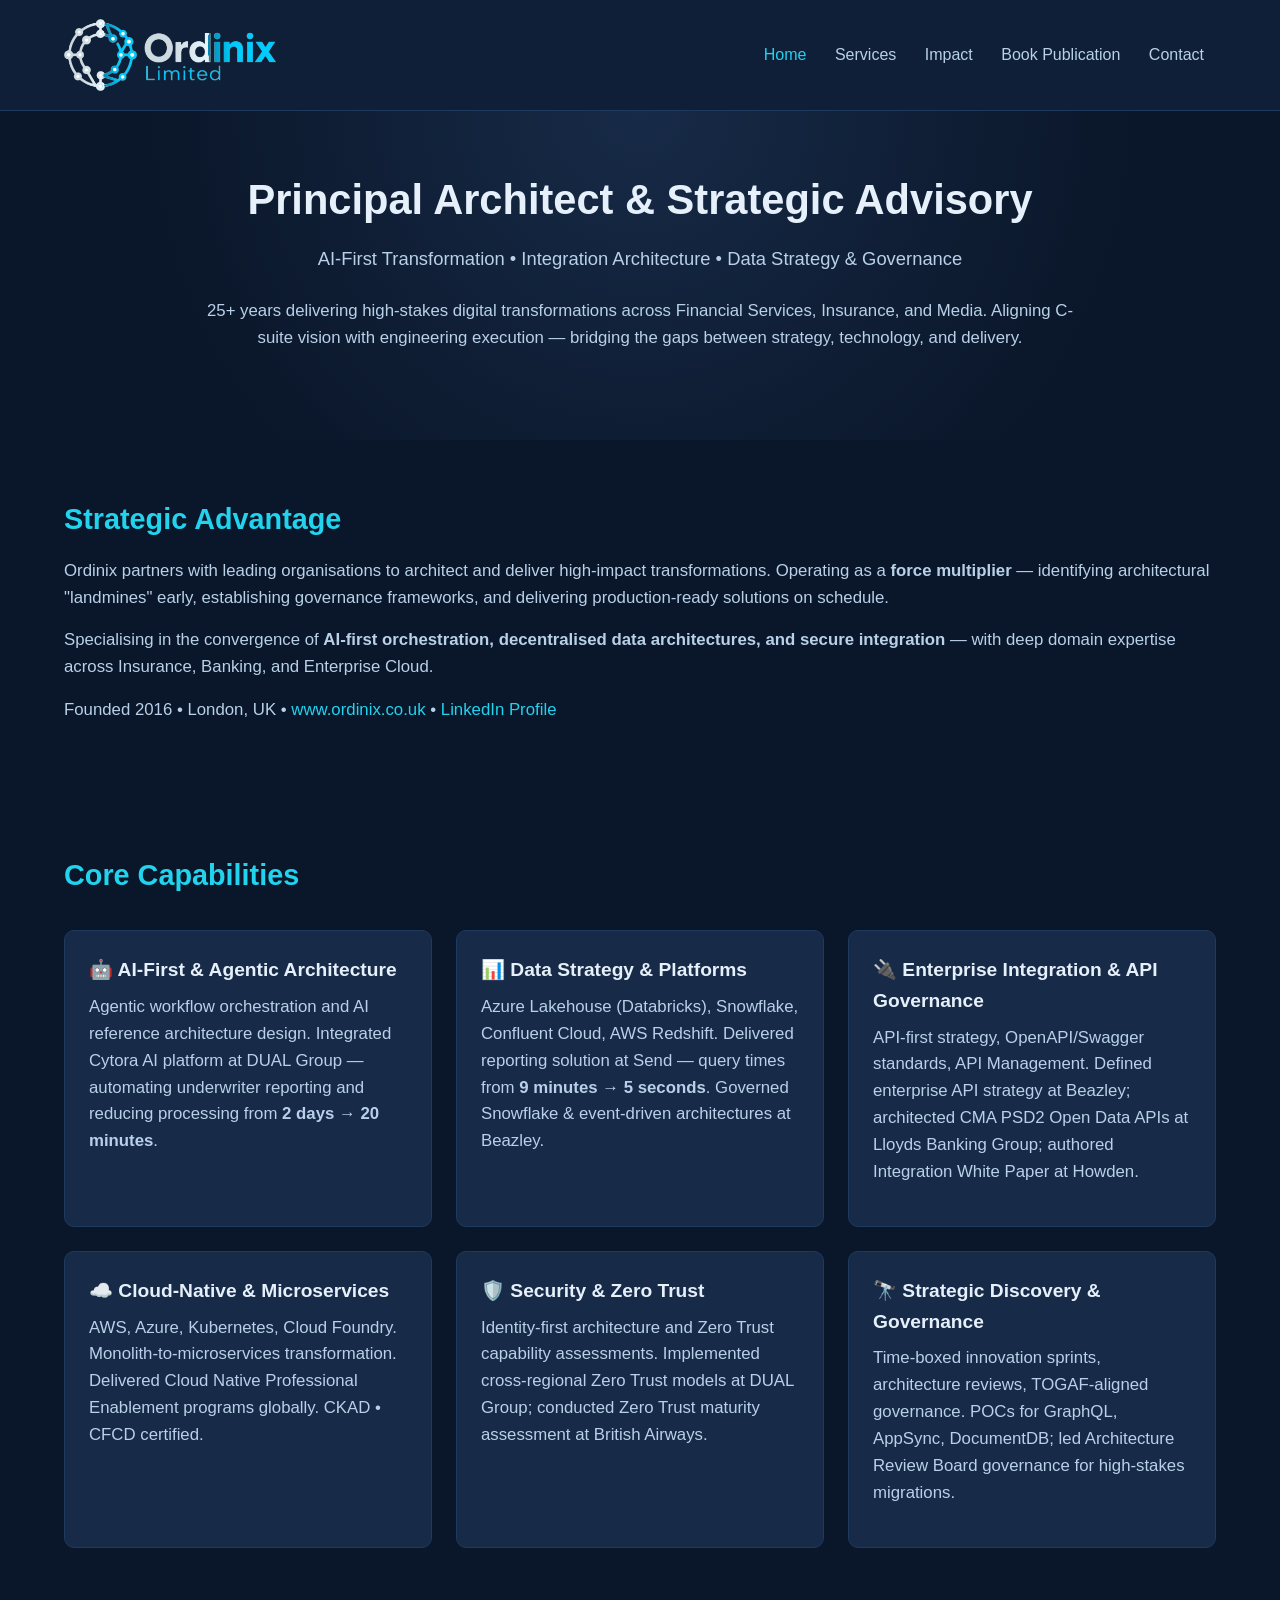
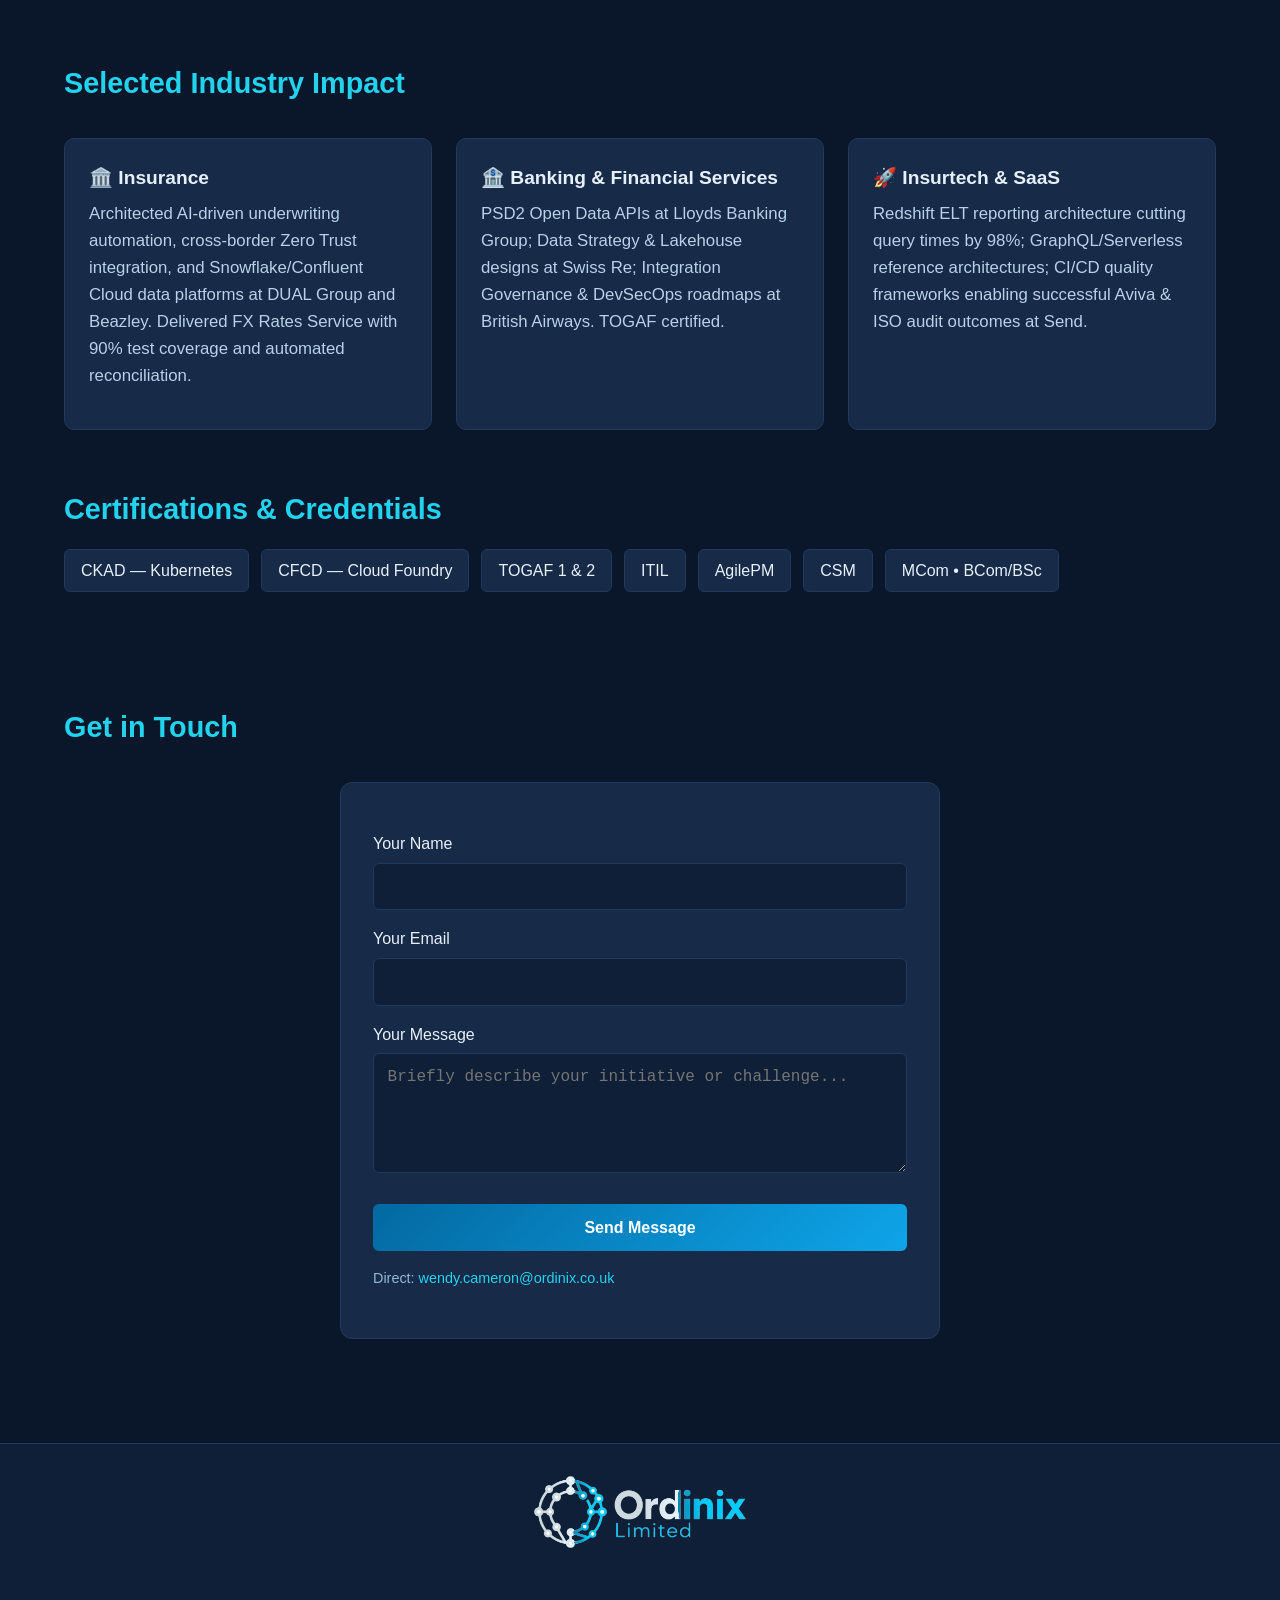
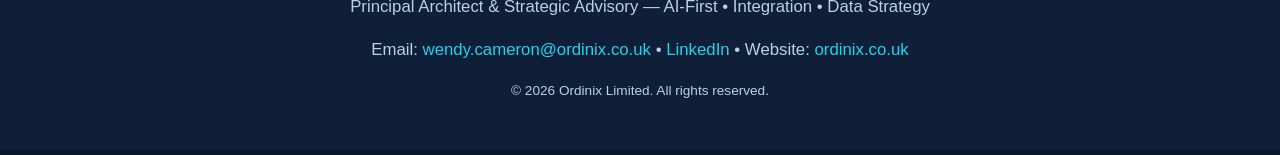
==== commit 659d0ef0: "Richer home page" ====
--- a/index.html
+++ b/index.html
@@ -9,7 +9,6 @@
 <body>
   <header>
     <div class="container nav-inner">
-      <!-- Clickable Logo → Home Page -->
       <a href="index.html" style="text-decoration: none; border: none;">
         <div class="logo-wrap">
           <img src="assets/ordinix-light-on-dark-transparent.png" alt="Ordinix Limited Logo" class="logo-img" />
@@ -19,6 +18,7 @@
       <nav>
         <a href="index.html" class="active">Home</a>
         <a href="index.html#services">Services</a>
+        <a href="index.html#impact">Impact</a>
         <a href="book.html">Book Publication</a>
         <a href="index.html#contact">Contact</a>
       </nav>
@@ -29,43 +29,81 @@
     <section class="hero">
       <div class="container">
         <h1>Principal Architect & Strategic Advisory</h1>
-        <p>Ordinix partners with financial services, insurance, and media organisations to architect and deliver high-impact digital transformations.</p>
+        <p>AI-First Transformation • Integration Architecture • Data Strategy & Governance</p>
+        <p style="font-size:1.05rem; max-width:900px; margin:1.5rem auto;">
+          25+ years delivering high-stakes digital transformations across Financial Services, Insurance, and Media. Aligning C-suite vision with engineering execution — bridging the gaps between strategy, technology, and delivery.
+        </p>
       </div>
     </section>
 
     <section id="overview">
       <div class="container">
-        <h2>Overview</h2>
-        <p>With <strong>25+ years</strong> of experience leading mission-critical transformations at scale, we operate as a <strong>force multiplier</strong>—bridging the gaps between C-suite vision and engineering execution. We identify architectural risks early, establish governance frameworks, and deliver production-ready solutions on schedule.</p>
-        <p>Founded in <strong>2016</strong> • Industry: Technology, Information and Internet • Company size: 2–10 employees • Available for contract and advisory engagements.</p>
-        <p>Website: <a href="https://www.ordinix.co.uk/" target="_blank" rel="noreferrer">www.ordinix.co.uk</a></p>
+        <h2>Strategic Advantage</h2>
+        <p>Ordinix partners with leading organisations to architect and deliver high-impact transformations. Operating as a <strong>force multiplier</strong> — identifying architectural "landmines" early, establishing governance frameworks, and delivering production-ready solutions on schedule.</p>
+        <p>Specialising in the convergence of <strong>AI-first orchestration, decentralised data architectures, and secure integration</strong> — with deep domain expertise across Insurance, Banking, and Enterprise Cloud.</p>
+        <p>Founded 2016 • London, UK • <a href="https://www.ordinix.co.uk/" target="_blank" rel="noreferrer">www.ordinix.co.uk</a> • <a href="https://uk.linkedin.com/in/wendymcameron" target="_blank" rel="noreferrer">LinkedIn Profile</a></p>
       </div>
     </section>
 
     <section id="services">
       <div class="container">
-        <h2>Specialist Services</h2>
+        <h2>Core Capabilities</h2>
         <div class="grid">
           <div class="card">
-            <h3>🤖 AI-First Orchestration & Agentic Workflows</h3>
-            <p>Designing enterprise adoption frameworks for AI-driven automation and intelligent business processes.</p>
+            <h3>🤖 AI-First & Agentic Architecture</h3>
+            <p>Agentic workflow orchestration and AI reference architecture design. Integrated Cytora AI platform at DUAL Group — automating underwriter reporting and reducing processing from <strong>2 days → 20 minutes</strong>.</p>
           </div>
           <div class="card">
             <h3>📊 Data Strategy & Platforms</h3>
-            <p>Azure Lakehouse (Databricks), Snowflake, and federated Data Mesh governance that unlock competitive advantage.</p>
+            <p>Azure Lakehouse (Databricks), Snowflake, Confluent Cloud, AWS Redshift. Delivered reporting solution at Send — query times from <strong>9 minutes → 5 seconds</strong>. Governed Snowflake & event-driven architectures at Beazley.</p>
           </div>
           <div class="card">
-            <h3>🔌 Enterprise Integration Architecture</h3>
-            <p>API-first solutions, integration governance, and seamless ecosystem connectivity.</p>
+            <h3>🔌 Enterprise Integration & API Governance</h3>
+            <p>API-first strategy, OpenAPI/Swagger standards, API Management. Defined enterprise API strategy at Beazley; architected CMA PSD2 Open Data APIs at Lloyds Banking Group; authored Integration White Paper at Howden.</p>
           </div>
           <div class="card">
             <h3>☁️ Cloud-Native & Microservices</h3>
-            <p>Scalable, resilient architectures across AWS, Azure, and Kubernetes with security built in.</p>
+            <p>AWS, Azure, Kubernetes, Cloud Foundry. Monolith-to-microservices transformation. Delivered Cloud Native Professional Enablement programs globally. CKAD • CFCD certified.</p>
           </div>
           <div class="card">
-            <h3>🔍 Strategic Discovery</h3>
-            <p>Time-boxed sandbox spikes and fail-fast validation to de-risk architectural investment.</p>
+            <h3>🛡️ Security & Zero Trust</h3>
+            <p>Identity-first architecture and Zero Trust capability assessments. Implemented cross-regional Zero Trust models at DUAL Group; conducted Zero Trust maturity assessment at British Airways.</p>
           </div>
+          <div class="card">
+            <h3>🔭 Strategic Discovery & Governance</h3>
+            <p>Time-boxed innovation sprints, architecture reviews, TOGAF-aligned governance. POCs for GraphQL, AppSync, DocumentDB; led Architecture Review Board governance for high-stakes migrations.</p>
+          </div>
+        </div>
+      </div>
+    </section>
+
+    <section id="impact">
+      <div class="container">
+        <h2>Selected Industry Impact</h2>
+        <div class="grid">
+          <div class="card">
+            <h3>🏛️ Insurance</h3>
+            <p>Architected AI-driven underwriting automation, cross-border Zero Trust integration, and Snowflake/Confluent Cloud data platforms at DUAL Group and Beazley. Delivered FX Rates Service with 90% test coverage and automated reconciliation.</p>
+          </div>
+          <div class="card">
+            <h3>🏦 Banking & Financial Services</h3>
+            <p>PSD2 Open Data APIs at Lloyds Banking Group; Data Strategy & Lakehouse designs at Swiss Re; Integration Governance & DevSecOps roadmaps at British Airways. TOGAF certified.</p>
+          </div>
+          <div class="card">
+            <h3>🚀 Insurtech & SaaS</h3>
+            <p>Redshift ELT reporting architecture cutting query times by 98%; GraphQL/Serverless reference architectures; CI/CD quality frameworks enabling successful Aviva & ISO audit outcomes at Send.</p>
+          </div>
+        </div>
+
+        <h2 style="margin-top:3.5rem;">Certifications & Credentials</h2>
+        <div style="display:flex; flex-wrap:wrap; gap:0.75rem; margin-top:1rem;">
+          <span style="background:var(--bg-card); border:1px solid var(--border); padding:0.5rem 1rem; border-radius:6px;">CKAD — Kubernetes</span>
+          <span style="background:var(--bg-card); border:1px solid var(--border); padding:0.5rem 1rem; border-radius:6px;">CFCD — Cloud Foundry</span>
+          <span style="background:var(--bg-card); border:1px solid var(--border); padding:0.5rem 1rem; border-radius:6px;">TOGAF 1 & 2</span>
+          <span style="background:var(--bg-card); border:1px solid var(--border); padding:0.5rem 1rem; border-radius:6px;">ITIL</span>
+          <span style="background:var(--bg-card); border:1px solid var(--border); padding:0.5rem 1rem; border-radius:6px;">AgilePM</span>
+          <span style="background:var(--bg-card); border:1px solid var(--border); padding:0.5rem 1rem; border-radius:6px;">CSM</span>
+          <span style="background:var(--bg-card); border:1px solid var(--border); padding:0.5rem 1rem; border-radius:6px;">MCom • BCom/BSc</span>
         </div>
       </div>
     </section>
@@ -82,9 +120,10 @@
           <label for="email">Your Email</label>
           <input type="email" id="email" name="email" required />
           <label for="message">Your Message</label>
-          <textarea id="message" name="message" rows="5" required></textarea>
+          <textarea id="message" name="message" rows="5" required placeholder="Briefly describe your initiative or challenge..."></textarea>
           <button type="submit" id="contact-submit">Send Message</button>
           <div id="contact-form-status" class="form-status"></div>
+          <p class="note">Direct: <a href="mailto:wendy.cameron@ordinix.co.uk">wendy.cameron@ordinix.co.uk</a></p>
         </form>
       </div>
     </section>
@@ -93,11 +132,13 @@
   <footer>
     <div class="container">
       <div class="logo-wrap" style="justify-content:center;margin-bottom:0.5rem;">
-        <img src="assets/ordinix-light-on-dark-transparent.png" alt="Ordinix Limited Logo" class="logo-img" />
-        <span class="logo-text">&nbsp;</span>
+        <a href="index.html" style="text-decoration:none; border:none;">
+          <img src="assets/ordinix-light-on-dark-transparent.png" alt="Ordinix Limited Logo" class="logo-img" />
+          <span class="logo-text">&nbsp;</span>
+        </a>
       </div>
-      <p>Principal Architect & Strategic Advisory</p>
-      <p>Email: <a href="mailto:wendy.cameron@ordinix.co.uk">wendy.cameron@ordinix.co.uk</a> • Website: <a href="https://www.ordinix.co.uk/" target="_blank" rel="noreferrer">ordinix.co.uk</a></p>
+      <p>Principal Architect & Strategic Advisory — AI-First • Integration • Data Strategy</p>
+      <p>Email: <a href="mailto:wendy.cameron@ordinix.co.uk">wendy.cameron@ordinix.co.uk</a> • <a href="https://uk.linkedin.com/in/wendymcameron" target="_blank" rel="noreferrer">LinkedIn</a> • Website: <a href="https://www.ordinix.co.uk/" target="_blank" rel="noreferrer">ordinix.co.uk</a></p>
       <p style="margin-top:0.5rem;font-size:0.85rem;">© 2026 Ordinix Limited. All rights reserved.</p>
     </div>
   </footer>
